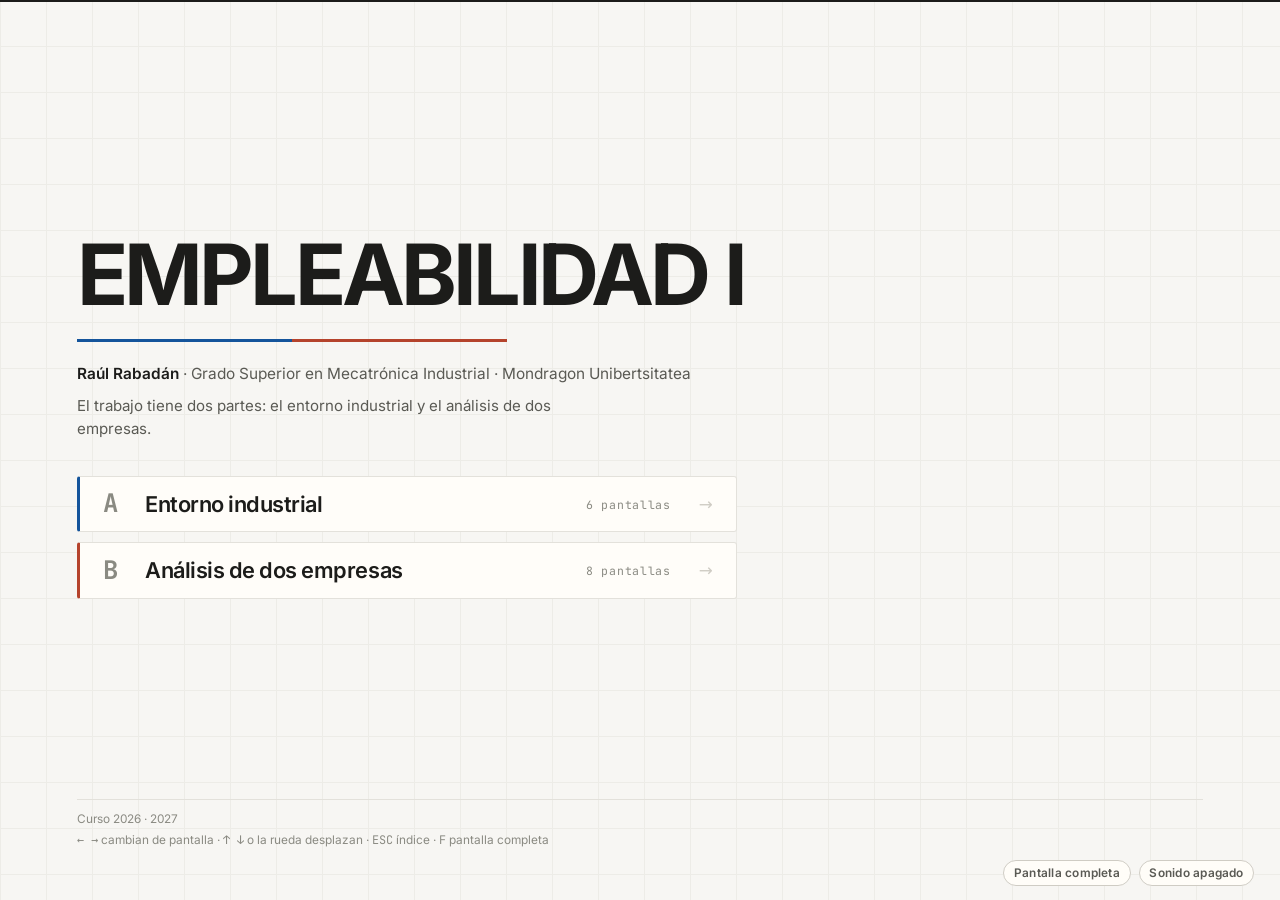
==== index.html @ f34dec85 "Add files via upload" ====
<!doctype html>
<html lang="es">
<head>
<meta charset="utf-8">
<meta name="viewport" content="width=device-width,initial-scale=1">
<title>Conociendo mi entorno laboral · Empleabilidad I · Raúl Rabadán</title>
<meta name="author" content="Raúl Rabadán">
<meta name="description" content="Análisis del entorno industrial y de dos empresas del sector. Empleabilidad I, Grado Superior en Mecatrónica Industrial, Mondragon Unibertsitatea.">
<link rel="stylesheet" href="css/estilo.css">
</head>
<body>

<div class="progreso"></div>
<div class="portada-rejilla" aria-hidden="true"></div>

<main class="mazo">

  <!-- PORTADA Y ACCESO -->
  <section class="pantalla portada" data-ancla="portada" data-titulo="Portada">
    <div class="portada-cuerpo">
      <h1>EMPLEABILIDAD&nbsp;I</h1>
      <div class="filetes" aria-hidden="true"><i></i><i></i></div>
      <p class="alumno"><b>Raúl Rabadán</b> · Grado Superior en Mecatrónica Industrial · Mondragon Unibertsitatea</p>
      <p class="partes">El trabajo tiene dos partes: el entorno industrial y el análisis de dos empresas.</p>

      <nav class="puertas" aria-label="Partes del trabajo">
        <a class="puerta a" href="entorno.html">
          <span class="puerta-let" aria-hidden="true">A</span>
          <span class="puerta-tit">Entorno industrial</span>
          <span class="puerta-num">6 pantallas</span>
          <span class="puerta-fle" aria-hidden="true">&rarr;</span>
        </a>
        <a class="puerta b" href="empresas.html">
          <span class="puerta-let" aria-hidden="true">B</span>
          <span class="puerta-tit">Análisis de dos empresas</span>
          <span class="puerta-num">8 pantallas</span>
          <span class="puerta-fle" aria-hidden="true">&rarr;</span>
        </a>
      </nav>
    </div>
    <div class="portada-pie">
      <span>Curso 2026 · 2027</span>
      <span><span class="num">&larr; &rarr;</span> cambian de pantalla · <span class="num">&uarr; &darr;</span> o la rueda desplazan · <span class="num">ESC</span> índice · <span class="num">F</span> pantalla completa</span>
    </div>
  </section>

</main>

<div class="indice" role="dialog" aria-label="Índice">
  <h3>Índice</h3>
  <ol></ol>
</div>

<div class="barra-inf">
  <button class="btn" data-accion="completa">Pantalla completa</button>
  <button class="btn" data-accion="sonido" aria-pressed="false">Sonido apagado</button>
</div>

<script src="js/presentacion.js"></script>
</body>
</html>
---- css/estilo.css ----
/* ============================================================
   Conociendo mi entorno laboral — Empleabilidad I
   Raúl Rabadán · Mecatrónica Industrial · Mondragon Unibertsitatea
   ============================================================ */

@font-face{font-family:Inter;src:url(fuentes/inter-latin-400-normal.woff2)format('woff2');font-weight:400;font-display:swap}
@font-face{font-family:Inter;src:url(fuentes/inter-latin-600-normal.woff2)format('woff2');font-weight:600;font-display:swap}
@font-face{font-family:Inter;src:url(fuentes/inter-latin-700-normal.woff2)format('woff2');font-weight:700;font-display:swap}
@font-face{font-family:'JetBrains Mono';src:url(fuentes/jetbrains-mono-latin-400-normal.woff2)format('woff2');font-weight:400;font-display:swap}
@font-face{font-family:'JetBrains Mono';src:url(fuentes/jetbrains-mono-latin-700-normal.woff2)format('woff2');font-weight:700;font-display:swap}

:root{
  --papel:#F7F6F3; --tinta:#1C1C1A; --gris:#5A5A54; --gris-claro:#8A8A82;
  --filete:#E3E1DB; --filete-fuerte:#CFCCC4; --blanco:#FFFDF9;
  --iveco:#14549B; --iveco-suave:#EAF1F8;
  --mona:#B5432C; --mona-suave:#FAEDE9;
  --oficial:#2C6E49; --calculo:#B07A17; --prensa:#8A8A82;
  --txt:Inter,system-ui,-apple-system,'Segoe UI',sans-serif;
  --mono:'JetBrains Mono',ui-monospace,'Cascadia Mono',Consolas,monospace;
  --radio:3px;
  --sombra:0 1px 2px rgba(28,28,26,.05),0 8px 24px -12px rgba(28,28,26,.14);
}

*,*::before,*::after{box-sizing:border-box}
html,body{margin:0;padding:0;height:100%}
body{
  background:var(--papel); color:var(--tinta);
  font-family:var(--txt); font-size:clamp(15px,1.05vw,18px); line-height:1.5;
  -webkit-font-smoothing:antialiased; text-rendering:optimizeLegibility;
  overflow:hidden;
}
body.indice-abierto{overflow:hidden}
h1,h2,h3,h4{margin:0; font-weight:600; letter-spacing:-.018em; line-height:1.14}
p{margin:0 0 .65em}
p:last-child{margin-bottom:0}
ul,ol{margin:0; padding:0; list-style:none}
strong{font-weight:600}
a{color:var(--iveco)}
.num{font-family:var(--mono); font-variant-numeric:tabular-nums; font-feature-settings:"tnum" 1}

/* ---------- Estructura de pantalla ---------- */
.mazo{position:relative; height:100vh; width:100%; overflow:hidden}
.pantalla{
  position:absolute; inset:0;
  display:grid; grid-template-rows:auto minmax(0,1fr) auto;
  gap:clamp(10px,1.6vh,20px);
  padding:clamp(20px,3.4vh,40px) clamp(28px,4.2vw,70px) clamp(12px,1.7vh,20px);
  opacity:0; visibility:hidden; transform:translateY(10px);
  transition:opacity .3s ease, transform .3s ease, visibility .3s;
  overflow-y:auto; overflow-x:hidden;
}
.pantalla.activa{opacity:1; visibility:visible; transform:none}

/* ---------- Cabecera ---------- */
.cab{display:flex; align-items:flex-end; justify-content:space-between; gap:24px;
  border-bottom:1px solid var(--filete); padding-bottom:clamp(6px,.9vh,11px)}
.cab-izq{min-width:0}
.rotulo{
  font-size:.7rem; font-weight:600; letter-spacing:.14em; text-transform:uppercase;
  color:var(--gris-claro); margin-bottom:.38em; display:flex; align-items:center; gap:.55em
}
.rotulo .tramo{width:22px; height:2px; background:var(--filete-fuerte); display:inline-block}
.pantalla[data-via="a"] .rotulo .tramo{background:var(--tinta)}
.pantalla[data-via="b"] .rotulo .tramo{background:var(--tinta)}
.cab h2{font-size:clamp(1.42rem,2.25vw,2.1rem)}
.cab .bajada{color:var(--gris); font-size:.88rem; margin-top:.22em; max-width:78ch}
.paso{font-family:var(--mono); font-size:.76rem; color:var(--gris-claro); white-space:nowrap; letter-spacing:.02em}
.paso b{color:var(--tinta); font-weight:700}

/* ---------- Cuerpo ---------- */
.cuerpo{min-height:0; display:flex; flex-direction:column; justify-content:flex-start; gap:clamp(10px,1.5vh,18px)}
.cuerpo > *{flex-shrink:0}
.cuerpo > .grafico{flex-shrink:1}
.cols{display:grid; gap:clamp(16px,1.9vw,30px); align-items:start; min-height:0}
.c-2{grid-template-columns:1fr 1fr}
.c-2a{grid-template-columns:1.32fr 1fr}
.c-2b{grid-template-columns:1fr 1.32fr}
.c-3{grid-template-columns:repeat(3,1fr)}
.cols.estirar{align-items:stretch}
.crece{flex:1 0 auto; min-height:0; display:flex; flex-direction:column}
.cols.crece{display:grid; flex-direction:row; flex:0 0 auto; align-content:start}

/* ---------- Bloques ---------- */
.bloque{background:var(--blanco); border:1px solid var(--filete); border-radius:var(--radio); padding:clamp(11px,1.25vw,16px)}
.bloque > h3, .rot-bloque{
  font-size:.7rem; font-weight:700; letter-spacing:.12em; text-transform:uppercase;
  color:var(--gris); margin:0 0 .55em; display:block
}
.bloque.acento-a{border-left:3px solid var(--iveco)}
.bloque.acento-b{border-left:3px solid var(--mona)}
.bloque.aviso{background:#FCF7EC; border-color:#E8D9B4; border-left:3px solid var(--calculo)}
.bloque.plano{background:transparent; border:0; padding:0}
.bloque.tenue{background:#F2F0EB; border-color:var(--filete)}

/* fichas de dato: etiqueta + valor */
.datos{display:grid; gap:0}
.datos > div{display:grid; grid-template-columns:minmax(115px,26%) 1fr; gap:12px;
  padding:.36em 0; border-bottom:1px solid var(--filete)}
.datos > div:last-child{border-bottom:0}
.datos dt,.datos .et{color:var(--gris); font-size:.85rem}
.datos dd,.datos .va{margin:0; font-weight:600; min-width:0; overflow-wrap:break-word}
.datos .va small{font-weight:400; color:var(--gris); font-size:.85em}

/* lista de guiones */
.guiones li{position:relative; padding-left:1.05em; margin-bottom:.3em; font-size:.94rem}
.guiones li::before{content:"—"; position:absolute; left:0; color:var(--filete-fuerte)}
.guiones li:last-child{margin-bottom:0}
.guiones li b{font-weight:600}

/* lista numerada de motivos */
.motivos{counter-reset:m; display:grid; gap:.48em}
.motivos li{counter-increment:m; display:grid; grid-template-columns:1.55em 1fr; gap:.55em; font-size:.94rem}
.motivos li::before{content:counter(m,decimal-leading-zero); font-family:var(--mono); font-size:.76rem;
  color:var(--gris-claro); padding-top:.28em}

/* etiquetas */
.etiquetas{display:flex; flex-wrap:wrap; gap:6px}
.etiquetas li{font-size:.8rem; padding:.28em .66em; border:1px solid var(--filete-fuerte);
  border-radius:99px; background:var(--blanco); color:var(--tinta)}

/* ---------- Tablas ---------- */
.tabla{width:100%; border-collapse:collapse; font-size:.9rem; background:var(--blanco)}
.tabla caption{caption-side:top; text-align:left; font-size:.7rem; font-weight:700;
  letter-spacing:.12em; text-transform:uppercase; color:var(--gris); padding-bottom:.6em}
.tabla th,.tabla td{text-align:left; padding:.46em .65em; border-bottom:1px solid var(--filete); vertical-align:top}
.tabla thead th{font-size:.72rem; letter-spacing:.06em; text-transform:uppercase; color:var(--gris);
  font-weight:600; border-bottom:1px solid var(--filete-fuerte); white-space:nowrap}
.tabla tbody tr:last-child td{border-bottom:0}
.tabla tbody tr:nth-child(even){background:#FAF9F6}
.tabla .col-et{font-weight:600; width:22%}
.tabla td.cifra-c{font-family:var(--mono); font-variant-numeric:tabular-nums; white-space:nowrap}
.tabla.compacta th,.tabla.compacta td{padding:.36em .58em; font-size:.85rem}
.marco{border:1px solid var(--filete); border-radius:var(--radio)}
.marco > table{border-radius:inherit}

/* ---------- Cifras grandes ---------- */
.cifras{display:grid; grid-auto-flow:column; grid-auto-columns:minmax(0,1fr); gap:clamp(10px,1.4vw,22px)}
.cifras > div{border-top:2px solid var(--tinta); padding-top:.42em; min-width:0}
.cifra{font-family:var(--mono); font-weight:700; font-variant-numeric:tabular-nums;
  font-size:clamp(1.6rem,3.1vw,2.7rem); line-height:1; letter-spacing:-.03em; display:block}
.cifra-pie{font-size:.78rem; color:var(--gris); margin-top:.35em; display:block; line-height:1.35}
.cifra-u{font-size:.5em; font-weight:600; letter-spacing:0}
.cifras-sm .cifra{font-size:clamp(1.05rem,1.7vw,1.5rem)}
.cifras-sm .cifra-pie{font-size:.75rem}

/* ---------- Glosario en línea ---------- */
.term{
  border-bottom:1px dotted var(--gris-claro); cursor:help; position:relative;
  text-decoration:none; color:inherit
}
.term:hover,.term:focus{border-bottom-color:var(--tinta); outline:none}
.term::after{
  content:attr(data-def); position:absolute; left:50%; bottom:calc(100% + 9px);
  transform:translateX(-50%) translateY(3px);
  width:max-content; max-width:min(330px,60vw);
  background:var(--tinta); color:#F7F6F3; font-size:.8rem; font-weight:400; line-height:1.4;
  letter-spacing:0; padding:.55em .75em; border-radius:var(--radio); text-align:left;
  box-shadow:0 10px 26px -10px rgba(0,0,0,.4);
  opacity:0; pointer-events:none; transition:opacity .16s ease, transform .16s ease; z-index:40
}
.term::before{
  content:""; position:absolute; left:50%; bottom:calc(100% + 4px); transform:translateX(-50%);
  border:5px solid transparent; border-top-color:var(--tinta);
  opacity:0; transition:opacity .16s ease; z-index:41
}
.term:hover::after,.term:focus::after{opacity:1; transform:translateX(-50%) translateY(0)}
.term:hover::before,.term:focus::before{opacity:1}

/* ---------- Pie ---------- */
.pie{display:flex; flex-wrap:wrap; align-items:center; justify-content:space-between; gap:.3em 22px;
  border-top:1px solid var(--filete); padding-top:.55em; padding-right:calc(var(--ancho-barra, 470px) + 16px);
  font-size:.73rem; color:var(--gris)}
.notas-pie{display:flex; flex-wrap:wrap; gap:.3em 1.3em; margin:0; min-width:0; flex:1}
.notas-pie li{font-size:.74rem; color:var(--gris); min-width:0; overflow-wrap:break-word}
.notas-pie b{color:var(--tinta); font-weight:600}
.notas-pie:empty{display:none}
.leyenda{display:flex; flex-wrap:wrap; gap:.35em 1.05em; align-items:center; min-width:0}
.leyenda span{display:flex; align-items:baseline; gap:.4em}
.leyenda .p{align-self:center}
.p{width:7px; height:7px; border-radius:99px; display:inline-block; flex:none}
.p-ofi{background:var(--oficial)} .p-cal{background:var(--calculo)} .p-pre{background:var(--prensa)}
.d-ofi,.d-cal,.d-pre{position:relative; padding-left:.85em}
.d-ofi::before,.d-cal::before,.d-pre::before{
  content:""; position:absolute; left:0; top:.52em; width:6px; height:6px; border-radius:99px
}
.d-ofi::before{background:var(--oficial)} .d-cal::before{background:var(--calculo)} .d-pre::before{background:var(--prensa)}

/* ---------- Imágenes y gráficos ---------- */
figure{margin:0}
figcaption{font-size:.73rem; color:var(--gris); margin-top:.42em; line-height:1.35}
figcaption b{color:var(--tinta); font-weight:600}
.grafico{background:var(--blanco); border:1px solid var(--filete); border-radius:var(--radio);
  padding:clamp(9px,1vw,14px); display:flex; flex-direction:column; justify-content:center;
  min-height:0; max-height:clamp(150px,52vh,560px); overflow:hidden}
.grafico.crece{max-height:none}
.grafico img,.grafico svg{display:block; width:100%; height:auto; min-height:0;
  max-height:100%; object-fit:contain}
.grafico .rot-bloque{margin-bottom:.55em}
/* ---------- Interfaz de navegación ---------- */
.progreso{position:fixed; top:0; left:0; height:2px; background:var(--tinta); width:0;
  transition:width .3s ease; z-index:60}
.barra-inf{position:fixed; bottom:clamp(10px,1.6vh,18px); right:clamp(14px,2vw,26px);
  display:flex; align-items:center; gap:8px; z-index:55}
.btn{
  font-family:var(--txt); font-size:.74rem; font-weight:600; letter-spacing:.02em;
  color:var(--gris); background:rgba(255,253,249,.92); border:1px solid var(--filete-fuerte);
  border-radius:99px; padding:.42em .82em; cursor:pointer; backdrop-filter:blur(6px);
  transition:color .15s,border-color .15s,background .15s
}
.btn:hover{color:var(--tinta); border-color:var(--gris-claro)}
.btn.ico{padding:.42em .6em; font-family:var(--mono)}
.btn[hidden]{display:none}

/* índice */
.indice{position:fixed; inset:0; background:rgba(247,246,243,.97); backdrop-filter:blur(10px);
  z-index:70; display:none; padding:clamp(34px,6vh,70px) clamp(30px,6vw,90px); overflow-y:auto}
.indice.abierto{display:block}
.indice h3{font-size:.7rem; letter-spacing:.14em; text-transform:uppercase; color:var(--gris-claro);
  margin-bottom:1.1em}
.indice ol{display:grid; grid-template-columns:repeat(auto-fill,minmax(230px,1fr)); gap:2px 26px}
.indice li{border-bottom:1px solid var(--filete)}
.indice button{display:flex; gap:.9em; width:100%; text-align:left; background:none; border:0;
  padding:.62em .2em; cursor:pointer; font:inherit; font-size:.92rem; color:var(--tinta);
  align-items:baseline}
.indice button:hover{background:#EFEDE7}
.indice button span:first-child{font-family:var(--mono); font-size:.74rem; color:var(--gris-claro)}
.indice button.aqui{font-weight:600}
.indice button.aqui span:first-child{color:var(--tinta)}
.indice .grupo{grid-column:1/-1; border:0; font-size:.7rem; letter-spacing:.12em; text-transform:uppercase;
  color:var(--gris); margin:1.5em 0 .35em; padding-bottom:.35em; border-bottom:1px solid var(--filete-fuerte)}
.indice .grupo:first-of-type{margin-top:0}

/* ---------- Portada ---------- */
.portada{display:grid; grid-template-rows:1fr auto; align-content:center;
  padding:clamp(34px,5.6vh,72px) clamp(34px,6vw,96px)}
.portada-cuerpo{align-self:center; min-width:0}
.portada-rejilla{position:fixed; inset:0; z-index:-1; opacity:.5;
  background-image:linear-gradient(var(--filete) 1px,transparent 1px),linear-gradient(90deg,var(--filete) 1px,transparent 1px);
  background-size:46px 46px}
.portada h1{font-size:clamp(2.4rem,6.6vw,5.4rem); letter-spacing:-.045em; line-height:.92; font-weight:700}
.portada .alumno{font-size:clamp(.92rem,1.2vw,1.08rem); color:var(--gris); margin-top:1.3em}
.portada .alumno b{color:var(--tinta); font-weight:600}
.portada .partes{margin-top:.45em; font-size:.94rem; color:var(--gris); max-width:60ch}
.filetes{display:flex; height:3px; margin-top:clamp(18px,2.8vh,32px); width:min(430px,60%)}
.filetes i{flex:1} .filetes i:first-child{background:var(--iveco)} .filetes i:last-child{background:var(--mona)}
.portada-pie{display:flex; flex-direction:column; align-items:flex-start; gap:.3em; font-size:.74rem;
  color:var(--gris-claro); border-top:1px solid var(--filete); padding-top:.9em;
  padding-right:calc(var(--ancho-barra, 300px) + 16px)}

/* accesos a las dos partes */
.puertas{display:flex; flex-direction:column; gap:10px;
  margin-top:clamp(26px,4vh,44px); max-width:min(660px,100%)}
.puerta{
  display:grid; grid-template-columns:auto 1fr auto auto; align-items:center;
  gap:clamp(14px,2.2vw,28px);
  padding:clamp(13px,1.6vh,19px) clamp(16px,1.8vw,24px);
  background:var(--blanco); border:1px solid var(--filete); border-left:3px solid var(--filete-fuerte);
  border-radius:var(--radio); text-decoration:none; color:inherit;
  transition:border-color .2s ease, box-shadow .2s ease, transform .2s ease, background .2s ease
}
.puerta:hover,.puerta:focus-visible{box-shadow:var(--sombra); transform:translateX(3px); outline:none}
.puerta-let{font-family:var(--mono,ui-monospace,monospace); font-weight:700; line-height:1;
  font-size:clamp(1.25rem,2vw,1.6rem); letter-spacing:-.03em; color:var(--gris-claro);
  transition:color .2s ease}
.puerta-tit{font-size:clamp(1.02rem,1.7vw,1.38rem); font-weight:600; letter-spacing:-.022em; line-height:1.15}
.puerta-num{font-family:var(--mono,ui-monospace,monospace); font-size:.72rem; letter-spacing:.06em;
  color:var(--gris-claro); white-space:nowrap}
.puerta-fle{font-size:1.05rem; color:var(--filete-fuerte); line-height:1;
  transition:color .2s ease, transform .2s ease}
.puerta:hover .puerta-fle{transform:translateX(4px)}
.puerta.a{border-left-color:var(--iveco)}
.puerta.a:hover{border-color:#BFD3E8; border-left-color:var(--iveco); background:var(--iveco-suave)}
.puerta.a:hover .puerta-let,.puerta.a:hover .puerta-fle{color:var(--iveco)}
.puerta.b{border-left-color:var(--mona)}
.puerta.b:hover{border-color:#EACBC2; border-left-color:var(--mona); background:var(--mona-suave)}
.puerta.b:hover .puerta-let,.puerta.b:hover .puerta-fle{color:var(--mona)}

/* ---------- Impresión ---------- */
@media print{
  @page{size:A4 landscape; margin:9mm}
  html,body{height:auto; overflow:visible; background:#fff; font-size:10.5pt}
  .progreso,.barra-inf,.indice,.portada-rejilla{display:none !important}
  .mazo{height:auto; overflow:visible}
  .pantalla{position:static; inset:auto; opacity:1 !important; visibility:visible !important;
    transform:none !important; min-height:186mm; page-break-after:always; break-after:page;
    padding:0 0 6mm; overflow:visible}
  .pantalla:last-child{page-break-after:auto}
  .term::after,.term::before{display:none}
  .bloque,.tabla,.grafico{box-shadow:none}
}

/* ---------- Pantallas estrechas ---------- */
@media (max-width:860px){
  .c-2,.c-2a,.c-2b,.c-3{grid-template-columns:1fr}
  .cifras{grid-auto-flow:row; grid-template-columns:1fr 1fr}
  .cab{flex-direction:column; align-items:flex-start; gap:8px}
  .pie{flex-direction:column; align-items:flex-start; gap:8px; padding-right:0}
  .marco{overflow-x:auto}
  body{font-size:15px}
}
@media (prefers-reduced-motion:reduce){
  *{transition-duration:.01ms !important; animation-duration:.01ms !important}
}

/* ---------- Cita de documento oficial ---------- */
.docof{border:1px solid var(--filete-fuerte); border-left:3px solid var(--oficial);
  border-radius:var(--radio); background:var(--blanco); overflow:hidden}
.docof > header{display:flex; justify-content:space-between; gap:10px; align-items:baseline;
  padding:.5em .8em; background:#F1F3EF; border-bottom:1px solid var(--filete)}
.docof > header b{font-size:.74rem; letter-spacing:.06em; text-transform:uppercase; color:var(--oficial)}
.docof > header span{font-family:var(--mono); font-size:.72rem; color:var(--gris)}
.docof blockquote{margin:0; padding:.7em .9em; font-size:.88rem; line-height:1.5}
.docof blockquote i{color:var(--gris)}
.docof > p{margin:0; padding:.45em .9em .6em; border-top:1px dotted var(--filete-fuerte);
  font-family:var(--mono); font-size:.7rem; color:var(--gris-claro); word-break:normal; overflow-wrap:anywhere}
.docof.pre{border-left-color:var(--prensa)}
.docof.pre > header{background:#F4F3F0}
.docof.pre > header b{color:var(--gris)}

/* ---------- Tabla comparativa de las dos empresas ---------- */
.frente{width:100%; border-collapse:collapse; font-size:.88rem; background:var(--blanco)}
.frente th,.frente td{padding:.42em .65em; border-bottom:1px solid var(--filete); vertical-align:top}
.frente thead th{font-size:.74rem; letter-spacing:.06em; text-transform:uppercase; font-weight:700}
.frente thead th.a{color:var(--iveco); background:var(--iveco-suave)}
.frente thead th.b{color:var(--mona); background:var(--mona-suave)}
.frente thead th.et{color:var(--gris); font-weight:600}
.frente .et{font-weight:600; width:20%}
.frente td.a,.frente td.b{width:32%}
.frente td.dif{width:16%; font-family:var(--mono); font-size:.8rem; text-align:center;
  color:var(--tinta); background:#FAF9F6; white-space:nowrap}
.frente tbody tr:last-child td{border-bottom:0}
.frente .val{font-family:var(--mono); font-variant-numeric:tabular-nums; font-weight:700}

/* ---------- Interruptor de moneda ---------- */
.moneda{display:inline-flex; align-items:center; gap:.55em; font-size:.76rem; color:var(--gris)}
.moneda button{font:inherit; font-weight:700; color:var(--tinta); background:var(--blanco);
  border:1px solid var(--filete-fuerte); border-radius:99px; padding:.25em .8em; cursor:pointer}
.moneda button:hover{border-color:var(--gris)}
.moneda .cambio{font-family:var(--mono); font-size:.72rem}

/* ---------- Cierre ---------- */
.remate{border-top:2px solid var(--tinta); padding-top:.9em; font-size:1.06rem; line-height:1.55; max-width:62ch}
.remate b{font-family:var(--mono); font-variant-numeric:tabular-nums}
.tabla .grupo-fila td{background:#EEECE6; font-size:.72rem; letter-spacing:.08em;
  text-transform:uppercase; font-weight:700; color:var(--gris); padding:.4em .7em;
  border-bottom:1px solid var(--filete-fuerte)}
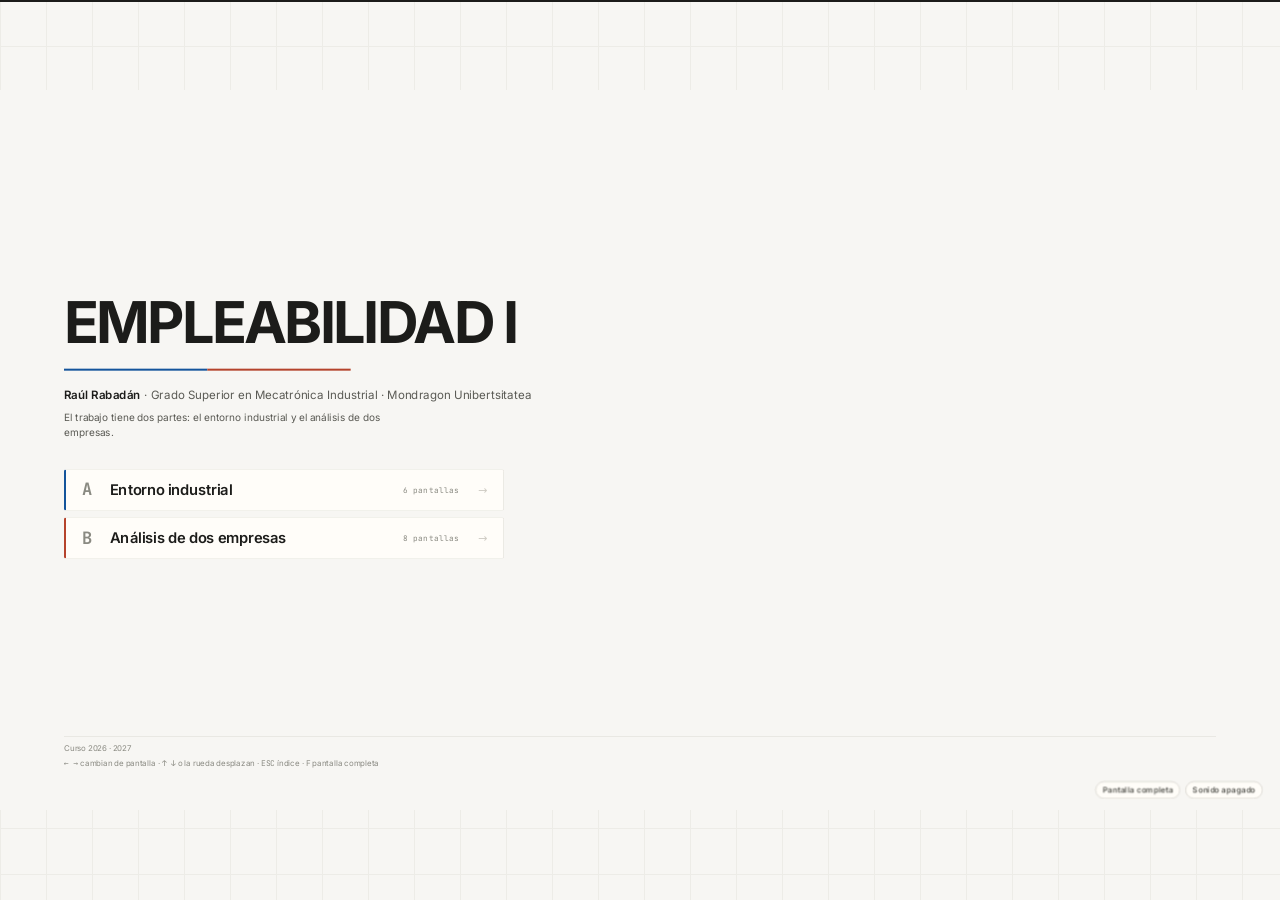
==== commit e277cb85: "Add files via upload" ====
--- a/index.html
+++ b/index.html
@@ -1,61 +1,63 @@
-<!doctype html>
-<html lang="es">
-<head>
-<meta charset="utf-8">
-<meta name="viewport" content="width=device-width,initial-scale=1">
-<title>Conociendo mi entorno laboral · Empleabilidad I · Raúl Rabadán</title>
-<meta name="author" content="Raúl Rabadán">
-<meta name="description" content="Análisis del entorno industrial y de dos empresas del sector. Empleabilidad I, Grado Superior en Mecatrónica Industrial, Mondragon Unibertsitatea.">
-<link rel="stylesheet" href="css/estilo.css">
-</head>
-<body>
-
-<div class="progreso"></div>
-<div class="portada-rejilla" aria-hidden="true"></div>
-
-<main class="mazo">
-
-  <!-- PORTADA Y ACCESO -->
-  <section class="pantalla portada" data-ancla="portada" data-titulo="Portada">
-    <div class="portada-cuerpo">
-      <h1>EMPLEABILIDAD&nbsp;I</h1>
-      <div class="filetes" aria-hidden="true"><i></i><i></i></div>
-      <p class="alumno"><b>Raúl Rabadán</b> · Grado Superior en Mecatrónica Industrial · Mondragon Unibertsitatea</p>
-      <p class="partes">El trabajo tiene dos partes: el entorno industrial y el análisis de dos empresas.</p>
-
-      <nav class="puertas" aria-label="Partes del trabajo">
-        <a class="puerta a" href="entorno.html">
-          <span class="puerta-let" aria-hidden="true">A</span>
-          <span class="puerta-tit">Entorno industrial</span>
-          <span class="puerta-num">6 pantallas</span>
-          <span class="puerta-fle" aria-hidden="true">&rarr;</span>
-        </a>
-        <a class="puerta b" href="empresas.html">
-          <span class="puerta-let" aria-hidden="true">B</span>
-          <span class="puerta-tit">Análisis de dos empresas</span>
-          <span class="puerta-num">8 pantallas</span>
-          <span class="puerta-fle" aria-hidden="true">&rarr;</span>
-        </a>
-      </nav>
-    </div>
-    <div class="portada-pie">
-      <span>Curso 2026 · 2027</span>
-      <span><span class="num">&larr; &rarr;</span> cambian de pantalla · <span class="num">&uarr; &darr;</span> o la rueda desplazan · <span class="num">ESC</span> índice · <span class="num">F</span> pantalla completa</span>
-    </div>
-  </section>
-
-</main>
-
-<div class="indice" role="dialog" aria-label="Índice">
-  <h3>Índice</h3>
-  <ol></ol>
-</div>
-
-<div class="barra-inf">
-  <button class="btn" data-accion="completa">Pantalla completa</button>
-  <button class="btn" data-accion="sonido" aria-pressed="false">Sonido apagado</button>
-</div>
-
-<script src="js/presentacion.js"></script>
-</body>
-</html>
+<!doctype html>
+<html lang="es">
+<head>
+<meta charset="utf-8">
+<meta name="viewport" content="width=device-width,initial-scale=1">
+<title>Conociendo mi entorno laboral · Empleabilidad I · Raúl Rabadán</title>
+<meta name="author" content="Raúl Rabadán">
+<meta name="description" content="Análisis del entorno industrial y de dos empresas del sector. Empleabilidad I, Grado Superior en Mecatrónica Industrial, Mondragon Unibertsitatea.">
+<link rel="stylesheet" href="css/estilo.css">
+</head>
+<body>
+
+<div class="progreso"></div>
+<div class="portada-rejilla" aria-hidden="true"></div>
+
+<main class="mazo">
+<div class="progreso"></div>
+
+  <!-- PORTADA Y ACCESO -->
+  <section class="pantalla portada" data-ancla="portada" data-titulo="Portada">
+    <div class="portada-cuerpo">
+      <h1>EMPLEABILIDAD&nbsp;I</h1>
+      <div class="filetes" aria-hidden="true"><i></i><i></i></div>
+      <p class="alumno"><b>Raúl Rabadán</b> · Grado Superior en Mecatrónica Industrial · Mondragon Unibertsitatea</p>
+      <p class="partes">El trabajo tiene dos partes: el entorno industrial y el análisis de dos empresas.</p>
+
+      <nav class="puertas" aria-label="Partes del trabajo">
+        <a class="puerta a" href="entorno.html">
+          <span class="puerta-let" aria-hidden="true">A</span>
+          <span class="puerta-tit">Entorno industrial</span>
+          <span class="puerta-num">6 pantallas</span>
+          <span class="puerta-fle" aria-hidden="true">&rarr;</span>
+        </a>
+        <a class="puerta b" href="empresas.html">
+          <span class="puerta-let" aria-hidden="true">B</span>
+          <span class="puerta-tit">Análisis de dos empresas</span>
+          <span class="puerta-num">8 pantallas</span>
+          <span class="puerta-fle" aria-hidden="true">&rarr;</span>
+        </a>
+      </nav>
+    </div>
+    <div class="portada-pie">
+      <span>Curso 2026 · 2027</span>
+      <span><span class="num">&larr; &rarr;</span> cambian de pantalla · <span class="num">&uarr; &darr;</span> o la rueda desplazan · <span class="num">ESC</span> índice · <span class="num">F</span> pantalla completa</span>
+    </div>
+  </section>
+
+
+<div class="indice" role="dialog" aria-label="Índice">
+  <h3>Índice</h3>
+  <ol></ol>
+</div>
+
+<div class="barra-inf">
+  <button class="btn" data-accion="completa">Pantalla completa</button>
+  <button class="btn" data-accion="sonido" aria-pressed="false">Sonido apagado</button>
+</div>
+
+</main>
+
+<script src="js/presentacion.js"></script>
+</body>
+</html>
--- a/css/estilo.css
+++ b/css/estilo.css
@@ -1,346 +1,347 @@
-/* ============================================================
-   Conociendo mi entorno laboral — Empleabilidad I
-   Raúl Rabadán · Mecatrónica Industrial · Mondragon Unibertsitatea
-   ============================================================ */
-
-@font-face{font-family:Inter;src:url(fuentes/inter-latin-400-normal.woff2)format('woff2');font-weight:400;font-display:swap}
-@font-face{font-family:Inter;src:url(fuentes/inter-latin-600-normal.woff2)format('woff2');font-weight:600;font-display:swap}
-@font-face{font-family:Inter;src:url(fuentes/inter-latin-700-normal.woff2)format('woff2');font-weight:700;font-display:swap}
-@font-face{font-family:'JetBrains Mono';src:url(fuentes/jetbrains-mono-latin-400-normal.woff2)format('woff2');font-weight:400;font-display:swap}
-@font-face{font-family:'JetBrains Mono';src:url(fuentes/jetbrains-mono-latin-700-normal.woff2)format('woff2');font-weight:700;font-display:swap}
-
-:root{
-  --papel:#F7F6F3; --tinta:#1C1C1A; --gris:#5A5A54; --gris-claro:#8A8A82;
-  --filete:#E3E1DB; --filete-fuerte:#CFCCC4; --blanco:#FFFDF9;
-  --iveco:#14549B; --iveco-suave:#EAF1F8;
-  --mona:#B5432C; --mona-suave:#FAEDE9;
-  --oficial:#2C6E49; --calculo:#B07A17; --prensa:#8A8A82;
-  --txt:Inter,system-ui,-apple-system,'Segoe UI',sans-serif;
-  --mono:'JetBrains Mono',ui-monospace,'Cascadia Mono',Consolas,monospace;
-  --radio:3px;
-  --sombra:0 1px 2px rgba(28,28,26,.05),0 8px 24px -12px rgba(28,28,26,.14);
-}
-
-*,*::before,*::after{box-sizing:border-box}
-html,body{margin:0;padding:0;height:100%}
-body{
-  background:var(--papel); color:var(--tinta);
-  font-family:var(--txt); font-size:clamp(15px,1.05vw,18px); line-height:1.5;
-  -webkit-font-smoothing:antialiased; text-rendering:optimizeLegibility;
-  overflow:hidden;
-}
-body.indice-abierto{overflow:hidden}
-h1,h2,h3,h4{margin:0; font-weight:600; letter-spacing:-.018em; line-height:1.14}
-p{margin:0 0 .65em}
-p:last-child{margin-bottom:0}
-ul,ol{margin:0; padding:0; list-style:none}
-strong{font-weight:600}
-a{color:var(--iveco)}
-.num{font-family:var(--mono); font-variant-numeric:tabular-nums; font-feature-settings:"tnum" 1}
-
-/* ---------- Estructura de pantalla ---------- */
-.mazo{position:relative; height:100vh; width:100%; overflow:hidden}
-.pantalla{
-  position:absolute; inset:0;
-  display:grid; grid-template-rows:auto minmax(0,1fr) auto;
-  gap:clamp(10px,1.6vh,20px);
-  padding:clamp(20px,3.4vh,40px) clamp(28px,4.2vw,70px) clamp(12px,1.7vh,20px);
-  opacity:0; visibility:hidden; transform:translateY(10px);
-  transition:opacity .3s ease, transform .3s ease, visibility .3s;
-  overflow-y:auto; overflow-x:hidden;
-}
-.pantalla.activa{opacity:1; visibility:visible; transform:none}
-
-/* ---------- Cabecera ---------- */
-.cab{display:flex; align-items:flex-end; justify-content:space-between; gap:24px;
-  border-bottom:1px solid var(--filete); padding-bottom:clamp(6px,.9vh,11px)}
-.cab-izq{min-width:0}
-.rotulo{
-  font-size:.7rem; font-weight:600; letter-spacing:.14em; text-transform:uppercase;
-  color:var(--gris-claro); margin-bottom:.38em; display:flex; align-items:center; gap:.55em
-}
-.rotulo .tramo{width:22px; height:2px; background:var(--filete-fuerte); display:inline-block}
-.pantalla[data-via="a"] .rotulo .tramo{background:var(--tinta)}
-.pantalla[data-via="b"] .rotulo .tramo{background:var(--tinta)}
-.cab h2{font-size:clamp(1.42rem,2.25vw,2.1rem)}
-.cab .bajada{color:var(--gris); font-size:.88rem; margin-top:.22em; max-width:78ch}
-.paso{font-family:var(--mono); font-size:.76rem; color:var(--gris-claro); white-space:nowrap; letter-spacing:.02em}
-.paso b{color:var(--tinta); font-weight:700}
-
-/* ---------- Cuerpo ---------- */
-.cuerpo{min-height:0; display:flex; flex-direction:column; justify-content:flex-start; gap:clamp(10px,1.5vh,18px)}
-.cuerpo > *{flex-shrink:0}
-.cuerpo > .grafico{flex-shrink:1}
-.cols{display:grid; gap:clamp(16px,1.9vw,30px); align-items:start; min-height:0}
-.c-2{grid-template-columns:1fr 1fr}
-.c-2a{grid-template-columns:1.32fr 1fr}
-.c-2b{grid-template-columns:1fr 1.32fr}
-.c-3{grid-template-columns:repeat(3,1fr)}
-.cols.estirar{align-items:stretch}
-.crece{flex:1 0 auto; min-height:0; display:flex; flex-direction:column}
-.cols.crece{display:grid; flex-direction:row; flex:0 0 auto; align-content:start}
-
-/* ---------- Bloques ---------- */
-.bloque{background:var(--blanco); border:1px solid var(--filete); border-radius:var(--radio); padding:clamp(11px,1.25vw,16px)}
-.bloque > h3, .rot-bloque{
-  font-size:.7rem; font-weight:700; letter-spacing:.12em; text-transform:uppercase;
-  color:var(--gris); margin:0 0 .55em; display:block
-}
-.bloque.acento-a{border-left:3px solid var(--iveco)}
-.bloque.acento-b{border-left:3px solid var(--mona)}
-.bloque.aviso{background:#FCF7EC; border-color:#E8D9B4; border-left:3px solid var(--calculo)}
-.bloque.plano{background:transparent; border:0; padding:0}
-.bloque.tenue{background:#F2F0EB; border-color:var(--filete)}
-
-/* fichas de dato: etiqueta + valor */
-.datos{display:grid; gap:0}
-.datos > div{display:grid; grid-template-columns:minmax(115px,26%) 1fr; gap:12px;
-  padding:.36em 0; border-bottom:1px solid var(--filete)}
-.datos > div:last-child{border-bottom:0}
-.datos dt,.datos .et{color:var(--gris); font-size:.85rem}
-.datos dd,.datos .va{margin:0; font-weight:600; min-width:0; overflow-wrap:break-word}
-.datos .va small{font-weight:400; color:var(--gris); font-size:.85em}
-
-/* lista de guiones */
-.guiones li{position:relative; padding-left:1.05em; margin-bottom:.3em; font-size:.94rem}
-.guiones li::before{content:"—"; position:absolute; left:0; color:var(--filete-fuerte)}
-.guiones li:last-child{margin-bottom:0}
-.guiones li b{font-weight:600}
-
-/* lista numerada de motivos */
-.motivos{counter-reset:m; display:grid; gap:.48em}
-.motivos li{counter-increment:m; display:grid; grid-template-columns:1.55em 1fr; gap:.55em; font-size:.94rem}
-.motivos li::before{content:counter(m,decimal-leading-zero); font-family:var(--mono); font-size:.76rem;
-  color:var(--gris-claro); padding-top:.28em}
-
-/* etiquetas */
-.etiquetas{display:flex; flex-wrap:wrap; gap:6px}
-.etiquetas li{font-size:.8rem; padding:.28em .66em; border:1px solid var(--filete-fuerte);
-  border-radius:99px; background:var(--blanco); color:var(--tinta)}
-
-/* ---------- Tablas ---------- */
-.tabla{width:100%; border-collapse:collapse; font-size:.9rem; background:var(--blanco)}
-.tabla caption{caption-side:top; text-align:left; font-size:.7rem; font-weight:700;
-  letter-spacing:.12em; text-transform:uppercase; color:var(--gris); padding-bottom:.6em}
-.tabla th,.tabla td{text-align:left; padding:.46em .65em; border-bottom:1px solid var(--filete); vertical-align:top}
-.tabla thead th{font-size:.72rem; letter-spacing:.06em; text-transform:uppercase; color:var(--gris);
-  font-weight:600; border-bottom:1px solid var(--filete-fuerte); white-space:nowrap}
-.tabla tbody tr:last-child td{border-bottom:0}
-.tabla tbody tr:nth-child(even){background:#FAF9F6}
-.tabla .col-et{font-weight:600; width:22%}
-.tabla td.cifra-c{font-family:var(--mono); font-variant-numeric:tabular-nums; white-space:nowrap}
-.tabla.compacta th,.tabla.compacta td{padding:.36em .58em; font-size:.85rem}
-.marco{border:1px solid var(--filete); border-radius:var(--radio)}
-.marco > table{border-radius:inherit}
-
-/* ---------- Cifras grandes ---------- */
-.cifras{display:grid; grid-auto-flow:column; grid-auto-columns:minmax(0,1fr); gap:clamp(10px,1.4vw,22px)}
-.cifras > div{border-top:2px solid var(--tinta); padding-top:.42em; min-width:0}
-.cifra{font-family:var(--mono); font-weight:700; font-variant-numeric:tabular-nums;
-  font-size:clamp(1.6rem,3.1vw,2.7rem); line-height:1; letter-spacing:-.03em; display:block}
-.cifra-pie{font-size:.78rem; color:var(--gris); margin-top:.35em; display:block; line-height:1.35}
-.cifra-u{font-size:.5em; font-weight:600; letter-spacing:0}
-.cifras-sm .cifra{font-size:clamp(1.05rem,1.7vw,1.5rem)}
-.cifras-sm .cifra-pie{font-size:.75rem}
-
-/* ---------- Glosario en línea ---------- */
-.term{
-  border-bottom:1px dotted var(--gris-claro); cursor:help; position:relative;
-  text-decoration:none; color:inherit
-}
-.term:hover,.term:focus{border-bottom-color:var(--tinta); outline:none}
-.term::after{
-  content:attr(data-def); position:absolute; left:50%; bottom:calc(100% + 9px);
-  transform:translateX(-50%) translateY(3px);
-  width:max-content; max-width:min(330px,60vw);
-  background:var(--tinta); color:#F7F6F3; font-size:.8rem; font-weight:400; line-height:1.4;
-  letter-spacing:0; padding:.55em .75em; border-radius:var(--radio); text-align:left;
-  box-shadow:0 10px 26px -10px rgba(0,0,0,.4);
-  opacity:0; pointer-events:none; transition:opacity .16s ease, transform .16s ease; z-index:40
-}
-.term::before{
-  content:""; position:absolute; left:50%; bottom:calc(100% + 4px); transform:translateX(-50%);
-  border:5px solid transparent; border-top-color:var(--tinta);
-  opacity:0; transition:opacity .16s ease; z-index:41
-}
-.term:hover::after,.term:focus::after{opacity:1; transform:translateX(-50%) translateY(0)}
-.term:hover::before,.term:focus::before{opacity:1}
-
-/* ---------- Pie ---------- */
-.pie{display:flex; flex-wrap:wrap; align-items:center; justify-content:space-between; gap:.3em 22px;
-  border-top:1px solid var(--filete); padding-top:.55em; padding-right:calc(var(--ancho-barra, 470px) + 16px);
-  font-size:.73rem; color:var(--gris)}
-.notas-pie{display:flex; flex-wrap:wrap; gap:.3em 1.3em; margin:0; min-width:0; flex:1}
-.notas-pie li{font-size:.74rem; color:var(--gris); min-width:0; overflow-wrap:break-word}
-.notas-pie b{color:var(--tinta); font-weight:600}
-.notas-pie:empty{display:none}
-.leyenda{display:flex; flex-wrap:wrap; gap:.35em 1.05em; align-items:center; min-width:0}
-.leyenda span{display:flex; align-items:baseline; gap:.4em}
-.leyenda .p{align-self:center}
-.p{width:7px; height:7px; border-radius:99px; display:inline-block; flex:none}
-.p-ofi{background:var(--oficial)} .p-cal{background:var(--calculo)} .p-pre{background:var(--prensa)}
-.d-ofi,.d-cal,.d-pre{position:relative; padding-left:.85em}
-.d-ofi::before,.d-cal::before,.d-pre::before{
-  content:""; position:absolute; left:0; top:.52em; width:6px; height:6px; border-radius:99px
-}
-.d-ofi::before{background:var(--oficial)} .d-cal::before{background:var(--calculo)} .d-pre::before{background:var(--prensa)}
-
-/* ---------- Imágenes y gráficos ---------- */
-figure{margin:0}
-figcaption{font-size:.73rem; color:var(--gris); margin-top:.42em; line-height:1.35}
-figcaption b{color:var(--tinta); font-weight:600}
-.grafico{background:var(--blanco); border:1px solid var(--filete); border-radius:var(--radio);
-  padding:clamp(9px,1vw,14px); display:flex; flex-direction:column; justify-content:center;
-  min-height:0; max-height:clamp(150px,52vh,560px); overflow:hidden}
-.grafico.crece{max-height:none}
-.grafico img,.grafico svg{display:block; width:100%; height:auto; min-height:0;
-  max-height:100%; object-fit:contain}
-.grafico .rot-bloque{margin-bottom:.55em}
-/* ---------- Interfaz de navegación ---------- */
-.progreso{position:fixed; top:0; left:0; height:2px; background:var(--tinta); width:0;
-  transition:width .3s ease; z-index:60}
-.barra-inf{position:fixed; bottom:clamp(10px,1.6vh,18px); right:clamp(14px,2vw,26px);
-  display:flex; align-items:center; gap:8px; z-index:55}
-.btn{
-  font-family:var(--txt); font-size:.74rem; font-weight:600; letter-spacing:.02em;
-  color:var(--gris); background:rgba(255,253,249,.92); border:1px solid var(--filete-fuerte);
-  border-radius:99px; padding:.42em .82em; cursor:pointer; backdrop-filter:blur(6px);
-  transition:color .15s,border-color .15s,background .15s
-}
-.btn:hover{color:var(--tinta); border-color:var(--gris-claro)}
-.btn.ico{padding:.42em .6em; font-family:var(--mono)}
-.btn[hidden]{display:none}
-
-/* índice */
-.indice{position:fixed; inset:0; background:rgba(247,246,243,.97); backdrop-filter:blur(10px);
-  z-index:70; display:none; padding:clamp(34px,6vh,70px) clamp(30px,6vw,90px); overflow-y:auto}
-.indice.abierto{display:block}
-.indice h3{font-size:.7rem; letter-spacing:.14em; text-transform:uppercase; color:var(--gris-claro);
-  margin-bottom:1.1em}
-.indice ol{display:grid; grid-template-columns:repeat(auto-fill,minmax(230px,1fr)); gap:2px 26px}
-.indice li{border-bottom:1px solid var(--filete)}
-.indice button{display:flex; gap:.9em; width:100%; text-align:left; background:none; border:0;
-  padding:.62em .2em; cursor:pointer; font:inherit; font-size:.92rem; color:var(--tinta);
-  align-items:baseline}
-.indice button:hover{background:#EFEDE7}
-.indice button span:first-child{font-family:var(--mono); font-size:.74rem; color:var(--gris-claro)}
-.indice button.aqui{font-weight:600}
-.indice button.aqui span:first-child{color:var(--tinta)}
-.indice .grupo{grid-column:1/-1; border:0; font-size:.7rem; letter-spacing:.12em; text-transform:uppercase;
-  color:var(--gris); margin:1.5em 0 .35em; padding-bottom:.35em; border-bottom:1px solid var(--filete-fuerte)}
-.indice .grupo:first-of-type{margin-top:0}
-
-/* ---------- Portada ---------- */
-.portada{display:grid; grid-template-rows:1fr auto; align-content:center;
-  padding:clamp(34px,5.6vh,72px) clamp(34px,6vw,96px)}
-.portada-cuerpo{align-self:center; min-width:0}
-.portada-rejilla{position:fixed; inset:0; z-index:-1; opacity:.5;
-  background-image:linear-gradient(var(--filete) 1px,transparent 1px),linear-gradient(90deg,var(--filete) 1px,transparent 1px);
-  background-size:46px 46px}
-.portada h1{font-size:clamp(2.4rem,6.6vw,5.4rem); letter-spacing:-.045em; line-height:.92; font-weight:700}
-.portada .alumno{font-size:clamp(.92rem,1.2vw,1.08rem); color:var(--gris); margin-top:1.3em}
-.portada .alumno b{color:var(--tinta); font-weight:600}
-.portada .partes{margin-top:.45em; font-size:.94rem; color:var(--gris); max-width:60ch}
-.filetes{display:flex; height:3px; margin-top:clamp(18px,2.8vh,32px); width:min(430px,60%)}
-.filetes i{flex:1} .filetes i:first-child{background:var(--iveco)} .filetes i:last-child{background:var(--mona)}
-.portada-pie{display:flex; flex-direction:column; align-items:flex-start; gap:.3em; font-size:.74rem;
-  color:var(--gris-claro); border-top:1px solid var(--filete); padding-top:.9em;
-  padding-right:calc(var(--ancho-barra, 300px) + 16px)}
-
-/* accesos a las dos partes */
-.puertas{display:flex; flex-direction:column; gap:10px;
-  margin-top:clamp(26px,4vh,44px); max-width:min(660px,100%)}
-.puerta{
-  display:grid; grid-template-columns:auto 1fr auto auto; align-items:center;
-  gap:clamp(14px,2.2vw,28px);
-  padding:clamp(13px,1.6vh,19px) clamp(16px,1.8vw,24px);
-  background:var(--blanco); border:1px solid var(--filete); border-left:3px solid var(--filete-fuerte);
-  border-radius:var(--radio); text-decoration:none; color:inherit;
-  transition:border-color .2s ease, box-shadow .2s ease, transform .2s ease, background .2s ease
-}
-.puerta:hover,.puerta:focus-visible{box-shadow:var(--sombra); transform:translateX(3px); outline:none}
-.puerta-let{font-family:var(--mono,ui-monospace,monospace); font-weight:700; line-height:1;
-  font-size:clamp(1.25rem,2vw,1.6rem); letter-spacing:-.03em; color:var(--gris-claro);
-  transition:color .2s ease}
-.puerta-tit{font-size:clamp(1.02rem,1.7vw,1.38rem); font-weight:600; letter-spacing:-.022em; line-height:1.15}
-.puerta-num{font-family:var(--mono,ui-monospace,monospace); font-size:.72rem; letter-spacing:.06em;
-  color:var(--gris-claro); white-space:nowrap}
-.puerta-fle{font-size:1.05rem; color:var(--filete-fuerte); line-height:1;
-  transition:color .2s ease, transform .2s ease}
-.puerta:hover .puerta-fle{transform:translateX(4px)}
-.puerta.a{border-left-color:var(--iveco)}
-.puerta.a:hover{border-color:#BFD3E8; border-left-color:var(--iveco); background:var(--iveco-suave)}
-.puerta.a:hover .puerta-let,.puerta.a:hover .puerta-fle{color:var(--iveco)}
-.puerta.b{border-left-color:var(--mona)}
-.puerta.b:hover{border-color:#EACBC2; border-left-color:var(--mona); background:var(--mona-suave)}
-.puerta.b:hover .puerta-let,.puerta.b:hover .puerta-fle{color:var(--mona)}
-
-/* ---------- Impresión ---------- */
-@media print{
-  @page{size:A4 landscape; margin:9mm}
-  html,body{height:auto; overflow:visible; background:#fff; font-size:10.5pt}
-  .progreso,.barra-inf,.indice,.portada-rejilla{display:none !important}
-  .mazo{height:auto; overflow:visible}
-  .pantalla{position:static; inset:auto; opacity:1 !important; visibility:visible !important;
-    transform:none !important; min-height:186mm; page-break-after:always; break-after:page;
-    padding:0 0 6mm; overflow:visible}
-  .pantalla:last-child{page-break-after:auto}
-  .term::after,.term::before{display:none}
-  .bloque,.tabla,.grafico{box-shadow:none}
-}
-
-/* ---------- Pantallas estrechas ---------- */
-@media (max-width:860px){
-  .c-2,.c-2a,.c-2b,.c-3{grid-template-columns:1fr}
-  .cifras{grid-auto-flow:row; grid-template-columns:1fr 1fr}
-  .cab{flex-direction:column; align-items:flex-start; gap:8px}
-  .pie{flex-direction:column; align-items:flex-start; gap:8px; padding-right:0}
-  .marco{overflow-x:auto}
-  body{font-size:15px}
-}
-@media (prefers-reduced-motion:reduce){
-  *{transition-duration:.01ms !important; animation-duration:.01ms !important}
-}
-
-/* ---------- Cita de documento oficial ---------- */
-.docof{border:1px solid var(--filete-fuerte); border-left:3px solid var(--oficial);
-  border-radius:var(--radio); background:var(--blanco); overflow:hidden}
-.docof > header{display:flex; justify-content:space-between; gap:10px; align-items:baseline;
-  padding:.5em .8em; background:#F1F3EF; border-bottom:1px solid var(--filete)}
-.docof > header b{font-size:.74rem; letter-spacing:.06em; text-transform:uppercase; color:var(--oficial)}
-.docof > header span{font-family:var(--mono); font-size:.72rem; color:var(--gris)}
-.docof blockquote{margin:0; padding:.7em .9em; font-size:.88rem; line-height:1.5}
-.docof blockquote i{color:var(--gris)}
-.docof > p{margin:0; padding:.45em .9em .6em; border-top:1px dotted var(--filete-fuerte);
-  font-family:var(--mono); font-size:.7rem; color:var(--gris-claro); word-break:normal; overflow-wrap:anywhere}
-.docof.pre{border-left-color:var(--prensa)}
-.docof.pre > header{background:#F4F3F0}
-.docof.pre > header b{color:var(--gris)}
-
-/* ---------- Tabla comparativa de las dos empresas ---------- */
-.frente{width:100%; border-collapse:collapse; font-size:.88rem; background:var(--blanco)}
-.frente th,.frente td{padding:.42em .65em; border-bottom:1px solid var(--filete); vertical-align:top}
-.frente thead th{font-size:.74rem; letter-spacing:.06em; text-transform:uppercase; font-weight:700}
-.frente thead th.a{color:var(--iveco); background:var(--iveco-suave)}
-.frente thead th.b{color:var(--mona); background:var(--mona-suave)}
-.frente thead th.et{color:var(--gris); font-weight:600}
-.frente .et{font-weight:600; width:20%}
-.frente td.a,.frente td.b{width:32%}
-.frente td.dif{width:16%; font-family:var(--mono); font-size:.8rem; text-align:center;
-  color:var(--tinta); background:#FAF9F6; white-space:nowrap}
-.frente tbody tr:last-child td{border-bottom:0}
-.frente .val{font-family:var(--mono); font-variant-numeric:tabular-nums; font-weight:700}
-
-/* ---------- Interruptor de moneda ---------- */
-.moneda{display:inline-flex; align-items:center; gap:.55em; font-size:.76rem; color:var(--gris)}
-.moneda button{font:inherit; font-weight:700; color:var(--tinta); background:var(--blanco);
-  border:1px solid var(--filete-fuerte); border-radius:99px; padding:.25em .8em; cursor:pointer}
-.moneda button:hover{border-color:var(--gris)}
-.moneda .cambio{font-family:var(--mono); font-size:.72rem}
-
-/* ---------- Cierre ---------- */
-.remate{border-top:2px solid var(--tinta); padding-top:.9em; font-size:1.06rem; line-height:1.55; max-width:62ch}
-.remate b{font-family:var(--mono); font-variant-numeric:tabular-nums}
-.tabla .grupo-fila td{background:#EEECE6; font-size:.72rem; letter-spacing:.08em;
-  text-transform:uppercase; font-weight:700; color:var(--gris); padding:.4em .7em;
-  border-bottom:1px solid var(--filete-fuerte)}
+/* ============================================================
+   Conociendo mi entorno laboral — Empleabilidad I
+   Raúl Rabadán · Mecatrónica Industrial · Mondragon Unibertsitatea
+   ============================================================ */
+
+@font-face{font-family:Inter;src:url(fuentes/inter-latin-400-normal.woff2)format('woff2');font-weight:400;font-display:swap}
+@font-face{font-family:Inter;src:url(fuentes/inter-latin-600-normal.woff2)format('woff2');font-weight:600;font-display:swap}
+@font-face{font-family:Inter;src:url(fuentes/inter-latin-700-normal.woff2)format('woff2');font-weight:700;font-display:swap}
+@font-face{font-family:'JetBrains Mono';src:url(fuentes/jetbrains-mono-latin-400-normal.woff2)format('woff2');font-weight:400;font-display:swap}
+@font-face{font-family:'JetBrains Mono';src:url(fuentes/jetbrains-mono-latin-700-normal.woff2)format('woff2');font-weight:700;font-display:swap}
+
+:root{
+  --papel:#F7F6F3; --tinta:#1C1C1A; --gris:#5A5A54; --gris-claro:#8A8A82;
+  --filete:#E3E1DB; --filete-fuerte:#CFCCC4; --blanco:#FFFDF9;
+  --iveco:#14549B; --iveco-suave:#EAF1F8;
+  --mona:#B5432C; --mona-suave:#FAEDE9;
+  --oficial:#2C6E49; --calculo:#B07A17; --prensa:#8A8A82;
+  --txt:Inter,system-ui,-apple-system,'Segoe UI',sans-serif;
+  --mono:'JetBrains Mono',ui-monospace,'Cascadia Mono',Consolas,monospace;
+  --radio:3px;
+  --sombra:0 1px 2px rgba(28,28,26,.05),0 8px 24px -12px rgba(28,28,26,.14);
+}
+
+*,*::before,*::after{box-sizing:border-box}
+html,body{margin:0;padding:0;height:100%}
+body{
+  background:var(--papel); color:var(--tinta);
+  font-family:var(--txt); font-size:clamp(15px,20.16px,18px); line-height:1.5;
+  -webkit-font-smoothing:antialiased; text-rendering:optimizeLegibility;
+  overflow:hidden;
+}
+body.indice-abierto{overflow:hidden}
+h1,h2,h3,h4{margin:0; font-weight:600; letter-spacing:-.018em; line-height:1.14}
+p{margin:0 0 .65em}
+p:last-child{margin-bottom:0}
+ul,ol{margin:0; padding:0; list-style:none}
+strong{font-weight:600}
+a{color:var(--iveco)}
+.num{font-family:var(--mono); font-variant-numeric:tabular-nums; font-feature-settings:"tnum" 1}
+
+/* ---------- Estructura de pantalla ---------- */
+/* ---- Lienzo fijo: la diapositiva mide siempre 1920x1080 px ----
+   Un unico transform:scale() la encaja en la ventana, asi el reparto
+   interno es identico en cualquier pantalla. --esc lo fija el JS. ---- */
+.mazo{
+  position:fixed; left:50%; top:50%;
+  width:1920px; height:1080px;
+  transform:translate(-50%,-50%) scale(var(--esc,1));
+  transform-origin:center center;
+  overflow:hidden; background:var(--papel);
+}
+.pantalla{
+  position:absolute; inset:0;
+  display:grid; grid-template-rows:auto minmax(0,1fr) auto;
+  gap:clamp(10px,17.28px,20px);
+  padding:clamp(20px,36.72px,40px) clamp(28px,80.64px,70px) clamp(12px,18.36px,20px);
+  opacity:0; visibility:hidden; transform:translateY(10px);
+  transition:opacity .3s ease, transform .3s ease, visibility .3s;
+  overflow-y:auto; overflow-x:hidden;
+}
+.pantalla.activa{opacity:1; visibility:visible; transform:none}
+
+/* ---------- Cabecera ---------- */
+.cab{display:flex; align-items:flex-end; justify-content:space-between; gap:24px;
+  border-bottom:1px solid var(--filete); padding-bottom:clamp(6px,9.72px,11px)}
+.cab-izq{min-width:0}
+.rotulo{
+  font-size:.7rem; font-weight:600; letter-spacing:.14em; text-transform:uppercase;
+  color:var(--gris-claro); margin-bottom:.38em; display:flex; align-items:center; gap:.55em
+}
+.rotulo .tramo{width:22px; height:2px; background:var(--filete-fuerte); display:inline-block}
+.pantalla[data-via="a"] .rotulo .tramo{background:var(--tinta)}
+.pantalla[data-via="b"] .rotulo .tramo{background:var(--tinta)}
+.cab h2{font-size:clamp(1.42rem,43.2px,2.1rem)}
+.cab .bajada{color:var(--gris); font-size:.88rem; margin-top:.22em; max-width:78ch}
+.paso{font-family:var(--mono); font-size:.76rem; color:var(--gris-claro); white-space:nowrap; letter-spacing:.02em}
+.paso b{color:var(--tinta); font-weight:700}
+
+/* ---------- Cuerpo ---------- */
+.cuerpo{min-height:0; display:flex; flex-direction:column; justify-content:flex-start; gap:clamp(10px,16.2px,18px)}
+.cuerpo > *{flex-shrink:0}
+.cuerpo > .grafico{flex-shrink:1}
+.cols{display:grid; gap:clamp(16px,36.48px,30px); align-items:start; min-height:0}
+.c-2{grid-template-columns:1fr 1fr}
+.c-2a{grid-template-columns:1.32fr 1fr}
+.c-2b{grid-template-columns:1fr 1.32fr}
+.c-3{grid-template-columns:repeat(3,1fr)}
+.cols.estirar{align-items:stretch}
+.crece{flex:1 0 auto; min-height:0; display:flex; flex-direction:column}
+.cols.crece{display:grid; flex-direction:row; flex:0 0 auto; align-content:start}
+
+/* ---------- Bloques ---------- */
+.bloque{background:var(--blanco); border:1px solid var(--filete); border-radius:var(--radio); padding:clamp(11px,24px,16px)}
+.bloque > h3, .rot-bloque{
+  font-size:.7rem; font-weight:700; letter-spacing:.12em; text-transform:uppercase;
+  color:var(--gris); margin:0 0 .55em; display:block
+}
+.bloque.acento-a{border-left:3px solid var(--iveco)}
+.bloque.acento-b{border-left:3px solid var(--mona)}
+.bloque.aviso{background:#FCF7EC; border-color:#E8D9B4; border-left:3px solid var(--calculo)}
+.bloque.plano{background:transparent; border:0; padding:0}
+.bloque.tenue{background:#F2F0EB; border-color:var(--filete)}
+
+/* fichas de dato: etiqueta + valor */
+.datos{display:grid; gap:0}
+.datos > div{display:grid; grid-template-columns:minmax(115px,26%) 1fr; gap:12px;
+  padding:.36em 0; border-bottom:1px solid var(--filete)}
+.datos > div:last-child{border-bottom:0}
+.datos dt,.datos .et{color:var(--gris); font-size:.85rem}
+.datos dd,.datos .va{margin:0; font-weight:600; min-width:0; overflow-wrap:break-word}
+.datos .va small{font-weight:400; color:var(--gris); font-size:.85em}
+
+/* lista de guiones */
+.guiones li{position:relative; padding-left:1.05em; margin-bottom:.3em; font-size:.94rem}
+.guiones li::before{content:"—"; position:absolute; left:0; color:var(--filete-fuerte)}
+.guiones li:last-child{margin-bottom:0}
+.guiones li b{font-weight:600}
+
+/* lista numerada de motivos */
+.motivos{counter-reset:m; display:grid; gap:.48em}
+.motivos li{counter-increment:m; display:grid; grid-template-columns:1.55em 1fr; gap:.55em; font-size:.94rem}
+.motivos li::before{content:counter(m,decimal-leading-zero); font-family:var(--mono); font-size:.76rem;
+  color:var(--gris-claro); padding-top:.28em}
+
+/* etiquetas */
+.etiquetas{display:flex; flex-wrap:wrap; gap:6px}
+.etiquetas li{font-size:.8rem; padding:.28em .66em; border:1px solid var(--filete-fuerte);
+  border-radius:99px; background:var(--blanco); color:var(--tinta)}
+
+/* ---------- Tablas ---------- */
+.tabla{width:100%; border-collapse:collapse; font-size:.9rem; background:var(--blanco)}
+.tabla caption{caption-side:top; text-align:left; font-size:.7rem; font-weight:700;
+  letter-spacing:.12em; text-transform:uppercase; color:var(--gris); padding-bottom:.6em}
+.tabla th,.tabla td{text-align:left; padding:.46em .65em; border-bottom:1px solid var(--filete); vertical-align:top}
+.tabla thead th{font-size:.72rem; letter-spacing:.06em; text-transform:uppercase; color:var(--gris);
+  font-weight:600; border-bottom:1px solid var(--filete-fuerte); white-space:nowrap}
+.tabla tbody tr:last-child td{border-bottom:0}
+.tabla tbody tr:nth-child(even){background:#FAF9F6}
+.tabla .col-et{font-weight:600; width:22%}
+.tabla td.cifra-c{font-family:var(--mono); font-variant-numeric:tabular-nums; white-space:nowrap}
+.tabla.compacta th,.tabla.compacta td{padding:.36em .58em; font-size:.85rem}
+.marco{border:1px solid var(--filete); border-radius:var(--radio)}
+.marco > table{border-radius:inherit}
+
+/* ---------- Cifras grandes ---------- */
+.cifras{display:grid; grid-auto-flow:column; grid-auto-columns:minmax(0,1fr); gap:clamp(10px,26.88px,22px)}
+.cifras > div{border-top:2px solid var(--tinta); padding-top:.42em; min-width:0}
+.cifra{font-family:var(--mono); font-weight:700; font-variant-numeric:tabular-nums;
+  font-size:clamp(1.6rem,59.52px,2.7rem); line-height:1; letter-spacing:-.03em; display:block}
+.cifra-pie{font-size:.78rem; color:var(--gris); margin-top:.35em; display:block; line-height:1.35}
+.cifra-u{font-size:.5em; font-weight:600; letter-spacing:0}
+.cifras-sm .cifra{font-size:clamp(1.05rem,32.64px,1.5rem)}
+.cifras-sm .cifra-pie{font-size:.75rem}
+
+/* ---------- Glosario en línea ---------- */
+.term{
+  border-bottom:1px dotted var(--gris-claro); cursor:help; position:relative;
+  text-decoration:none; color:inherit
+}
+.term:hover,.term:focus{border-bottom-color:var(--tinta); outline:none}
+.term::after{
+  content:attr(data-def); position:absolute; left:50%; bottom:calc(100% + 9px);
+  transform:translateX(-50%) translateY(3px);
+  width:max-content; max-width:min(330px,1152px);
+  background:var(--tinta); color:#F7F6F3; font-size:.8rem; font-weight:400; line-height:1.4;
+  letter-spacing:0; padding:.55em .75em; border-radius:var(--radio); text-align:left;
+  box-shadow:0 10px 26px -10px rgba(0,0,0,.4);
+  opacity:0; pointer-events:none; transition:opacity .16s ease, transform .16s ease; z-index:40
+}
+.term::before{
+  content:""; position:absolute; left:50%; bottom:calc(100% + 4px); transform:translateX(-50%);
+  border:5px solid transparent; border-top-color:var(--tinta);
+  opacity:0; transition:opacity .16s ease; z-index:41
+}
+.term:hover::after,.term:focus::after{opacity:1; transform:translateX(-50%) translateY(0)}
+.term:hover::before,.term:focus::before{opacity:1}
+
+/* ---------- Pie ---------- */
+.pie{display:flex; flex-wrap:wrap; align-items:center; justify-content:space-between; gap:.3em 22px;
+  border-top:1px solid var(--filete); padding-top:.55em; padding-right:calc(var(--ancho-barra, 470px) + 16px);
+  font-size:.73rem; color:var(--gris)}
+.notas-pie{display:flex; flex-wrap:wrap; gap:.3em 1.3em; margin:0; min-width:0; flex:1}
+.notas-pie li{font-size:.74rem; color:var(--gris); min-width:0; overflow-wrap:break-word}
+.notas-pie b{color:var(--tinta); font-weight:600}
+.notas-pie:empty{display:none}
+.leyenda{display:flex; flex-wrap:wrap; gap:.35em 1.05em; align-items:center; min-width:0}
+.leyenda span{display:flex; align-items:baseline; gap:.4em}
+.leyenda .p{align-self:center}
+.p{width:7px; height:7px; border-radius:99px; display:inline-block; flex:none}
+.p-ofi{background:var(--oficial)} .p-cal{background:var(--calculo)} .p-pre{background:var(--prensa)}
+.d-ofi,.d-cal,.d-pre{position:relative; padding-left:.85em}
+.d-ofi::before,.d-cal::before,.d-pre::before{
+  content:""; position:absolute; left:0; top:.52em; width:6px; height:6px; border-radius:99px
+}
+.d-ofi::before{background:var(--oficial)} .d-cal::before{background:var(--calculo)} .d-pre::before{background:var(--prensa)}
+
+/* ---------- Imágenes y gráficos ---------- */
+figure{margin:0}
+figcaption{font-size:.73rem; color:var(--gris); margin-top:.42em; line-height:1.35}
+figcaption b{color:var(--tinta); font-weight:600}
+.grafico{background:var(--blanco); border:1px solid var(--filete); border-radius:var(--radio);
+  padding:clamp(9px,19.2px,14px); display:flex; flex-direction:column; justify-content:center;
+  min-height:0; max-height:clamp(150px,561.6px,560px); overflow:hidden}
+.grafico.crece{max-height:none}
+.grafico img,.grafico svg{display:block; width:100%; height:auto; min-height:0;
+  max-height:100%; object-fit:contain}
+.grafico .rot-bloque{margin-bottom:.55em}
+/* ---------- Interfaz de navegación ---------- */
+.progreso{position:fixed; top:0; left:0; height:2px; background:var(--tinta); width:0;
+  transition:width .3s ease; z-index:60}
+.barra-inf{position:fixed; bottom:clamp(10px,17.28px,18px); right:clamp(14px,38.4px,26px);
+  display:flex; align-items:center; gap:8px; z-index:55}
+.btn{
+  font-family:var(--txt); font-size:.74rem; font-weight:600; letter-spacing:.02em;
+  color:var(--gris); background:rgba(255,253,249,.92); border:1px solid var(--filete-fuerte);
+  border-radius:99px; padding:.42em .82em; cursor:pointer; backdrop-filter:blur(6px);
+  transition:color .15s,border-color .15s,background .15s
+}
+.btn:hover{color:var(--tinta); border-color:var(--gris-claro)}
+.btn.ico{padding:.42em .6em; font-family:var(--mono)}
+.btn[hidden]{display:none}
+
+/* índice */
+.indice{position:fixed; inset:0; background:rgba(247,246,243,.97); backdrop-filter:blur(10px);
+  z-index:70; display:none; padding:clamp(34px,64.8px,70px) clamp(30px,115.2px,90px); overflow-y:auto}
+.indice.abierto{display:block}
+.indice h3{font-size:.7rem; letter-spacing:.14em; text-transform:uppercase; color:var(--gris-claro);
+  margin-bottom:1.1em}
+.indice ol{display:grid; grid-template-columns:repeat(auto-fill,minmax(230px,1fr)); gap:2px 26px}
+.indice li{border-bottom:1px solid var(--filete)}
+.indice button{display:flex; gap:.9em; width:100%; text-align:left; background:none; border:0;
+  padding:.62em .2em; cursor:pointer; font:inherit; font-size:.92rem; color:var(--tinta);
+  align-items:baseline}
+.indice button:hover{background:#EFEDE7}
+.indice button span:first-child{font-family:var(--mono); font-size:.74rem; color:var(--gris-claro)}
+.indice button.aqui{font-weight:600}
+.indice button.aqui span:first-child{color:var(--tinta)}
+.indice .grupo{grid-column:1/-1; border:0; font-size:.7rem; letter-spacing:.12em; text-transform:uppercase;
+  color:var(--gris); margin:1.5em 0 .35em; padding-bottom:.35em; border-bottom:1px solid var(--filete-fuerte)}
+.indice .grupo:first-of-type{margin-top:0}
+
+/* ---------- Portada ---------- */
+.portada{display:grid; grid-template-rows:1fr auto; align-content:center;
+  padding:clamp(34px,60.48px,72px) clamp(34px,115.2px,96px)}
+.portada-cuerpo{align-self:center; min-width:0}
+.portada-rejilla{position:fixed; inset:0; z-index:-1; opacity:.5;
+  background-image:linear-gradient(var(--filete) 1px,transparent 1px),linear-gradient(90deg,var(--filete) 1px,transparent 1px);
+  background-size:46px 46px}
+.portada h1{font-size:clamp(2.4rem,126.72px,5.4rem); letter-spacing:-.045em; line-height:.92; font-weight:700}
+.portada .alumno{font-size:clamp(.92rem,23.04px,1.08rem); color:var(--gris); margin-top:1.3em}
+.portada .alumno b{color:var(--tinta); font-weight:600}
+.portada .partes{margin-top:.45em; font-size:.94rem; color:var(--gris); max-width:60ch}
+.filetes{display:flex; height:3px; margin-top:clamp(18px,30.24px,32px); width:min(430px,60%)}
+.filetes i{flex:1} .filetes i:first-child{background:var(--iveco)} .filetes i:last-child{background:var(--mona)}
+.portada-pie{display:flex; flex-direction:column; align-items:flex-start; gap:.3em; font-size:.74rem;
+  color:var(--gris-claro); border-top:1px solid var(--filete); padding-top:.9em;
+  padding-right:calc(var(--ancho-barra, 300px) + 16px)}
+
+/* accesos a las dos partes */
+.puertas{display:flex; flex-direction:column; gap:10px;
+  margin-top:clamp(26px,43.2px,44px); max-width:min(660px,100%)}
+.puerta{
+  display:grid; grid-template-columns:auto 1fr auto auto; align-items:center;
+  gap:clamp(14px,42.24px,28px);
+  padding:clamp(13px,17.28px,19px) clamp(16px,34.56px,24px);
+  background:var(--blanco); border:1px solid var(--filete); border-left:3px solid var(--filete-fuerte);
+  border-radius:var(--radio); text-decoration:none; color:inherit;
+  transition:border-color .2s ease, box-shadow .2s ease, transform .2s ease, background .2s ease
+}
+.puerta:hover,.puerta:focus-visible{box-shadow:var(--sombra); transform:translateX(3px); outline:none}
+.puerta-let{font-family:var(--mono,ui-monospace,monospace); font-weight:700; line-height:1;
+  font-size:clamp(1.25rem,38.4px,1.6rem); letter-spacing:-.03em; color:var(--gris-claro);
+  transition:color .2s ease}
+.puerta-tit{font-size:clamp(1.02rem,32.64px,1.38rem); font-weight:600; letter-spacing:-.022em; line-height:1.15}
+.puerta-num{font-family:var(--mono,ui-monospace,monospace); font-size:.72rem; letter-spacing:.06em;
+  color:var(--gris-claro); white-space:nowrap}
+.puerta-fle{font-size:1.05rem; color:var(--filete-fuerte); line-height:1;
+  transition:color .2s ease, transform .2s ease}
+.puerta:hover .puerta-fle{transform:translateX(4px)}
+.puerta.a{border-left-color:var(--iveco)}
+.puerta.a:hover{border-color:#BFD3E8; border-left-color:var(--iveco); background:var(--iveco-suave)}
+.puerta.a:hover .puerta-let,.puerta.a:hover .puerta-fle{color:var(--iveco)}
+.puerta.b{border-left-color:var(--mona)}
+.puerta.b:hover{border-color:#EACBC2; border-left-color:var(--mona); background:var(--mona-suave)}
+.puerta.b:hover .puerta-let,.puerta.b:hover .puerta-fle{color:var(--mona)}
+
+/* ---------- Impresión ---------- */
+@media print{
+  @page{size:A4 landscape; margin:9mm}
+  html,body{height:auto; overflow:visible; background:#fff; font-size:10.5pt}
+  .progreso,.barra-inf,.indice,.portada-rejilla{display:none !important}
+  .mazo{position:static; left:auto; top:auto; width:auto; height:auto;
+    transform:none; overflow:visible; background:#fff}
+  .pantalla{position:static; inset:auto; opacity:1 !important; visibility:visible !important;
+    transform:none !important; min-height:186mm; page-break-after:always; break-after:page;
+    padding:0 0 6mm; overflow:visible}
+  .pantalla:last-child{page-break-after:auto}
+  .term::after,.term::before{display:none}
+  .bloque,.tabla,.grafico{box-shadow:none}
+}
+
+@media (prefers-reduced-motion:reduce){
+  *{transition-duration:.01ms !important; animation-duration:.01ms !important}
+}
+
+/* ---------- Cita de documento oficial ---------- */
+.docof{border:1px solid var(--filete-fuerte); border-left:3px solid var(--oficial);
+  border-radius:var(--radio); background:var(--blanco); overflow:hidden}
+.docof > header{display:flex; justify-content:space-between; gap:10px; align-items:baseline;
+  padding:.5em .8em; background:#F1F3EF; border-bottom:1px solid var(--filete)}
+.docof > header b{font-size:.74rem; letter-spacing:.06em; text-transform:uppercase; color:var(--oficial)}
+.docof > header span{font-family:var(--mono); font-size:.72rem; color:var(--gris)}
+.docof blockquote{margin:0; padding:.7em .9em; font-size:.88rem; line-height:1.5}
+.docof blockquote i{color:var(--gris)}
+.docof > p{margin:0; padding:.45em .9em .6em; border-top:1px dotted var(--filete-fuerte);
+  font-family:var(--mono); font-size:.7rem; color:var(--gris-claro); word-break:normal; overflow-wrap:anywhere}
+.docof.pre{border-left-color:var(--prensa)}
+.docof.pre > header{background:#F4F3F0}
+.docof.pre > header b{color:var(--gris)}
+
+/* ---------- Tabla comparativa de las dos empresas ---------- */
+.frente{width:100%; border-collapse:collapse; font-size:.88rem; background:var(--blanco)}
+.frente th,.frente td{padding:.42em .65em; border-bottom:1px solid var(--filete); vertical-align:top}
+.frente thead th{font-size:.74rem; letter-spacing:.06em; text-transform:uppercase; font-weight:700}
+.frente thead th.a{color:var(--iveco); background:var(--iveco-suave)}
+.frente thead th.b{color:var(--mona); background:var(--mona-suave)}
+.frente thead th.et{color:var(--gris); font-weight:600}
+.frente .et{font-weight:600; width:20%}
+.frente td.a,.frente td.b{width:32%}
+.frente td.dif{width:16%; font-family:var(--mono); font-size:.8rem; text-align:center;
+  color:var(--tinta); background:#FAF9F6; white-space:nowrap}
+.frente tbody tr:last-child td{border-bottom:0}
+.frente .val{font-family:var(--mono); font-variant-numeric:tabular-nums; font-weight:700}
+
+/* ---------- Interruptor de moneda ---------- */
+.moneda{display:inline-flex; align-items:center; gap:.55em; font-size:.76rem; color:var(--gris)}
+.moneda button{font:inherit; font-weight:700; color:var(--tinta); background:var(--blanco);
+  border:1px solid var(--filete-fuerte); border-radius:99px; padding:.25em .8em; cursor:pointer}
+.moneda button:hover{border-color:var(--gris)}
+.moneda .cambio{font-family:var(--mono); font-size:.72rem}
+
+/* ---------- Cierre ---------- */
+.remate{border-top:2px solid var(--tinta); padding-top:.9em; font-size:1.06rem; line-height:1.55; max-width:62ch}
+.remate b{font-family:var(--mono); font-variant-numeric:tabular-nums}
+.tabla .grupo-fila td{background:#EEECE6; font-size:.72rem; letter-spacing:.08em;
+  text-transform:uppercase; font-weight:700; color:var(--gris); padding:.4em .7em;
+  border-bottom:1px solid var(--filete-fuerte)}
